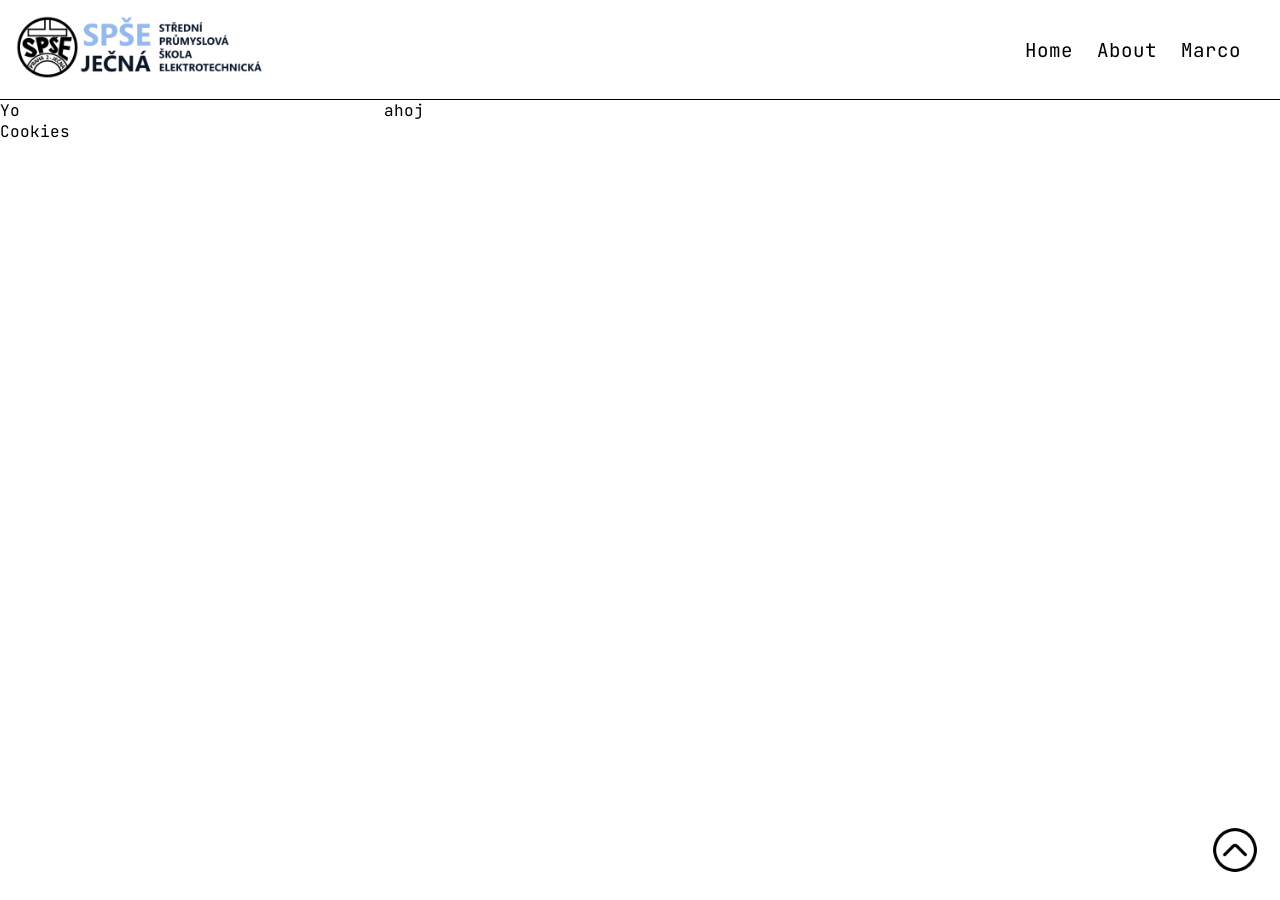
==== index.html @ bb4521e4 "Initial commit" ====
<!doctype html>
<html lang="en">

<head>
  <meta charset="utf-8">
  <meta name="viewport" content="width=device-width, initial-scale=1">
  <title>Fr real moodle</title>
  <link rel="icon" href="img/logo-moodle.png" type="image/x-icon"/>
  <link rel="stylesheet" href="css/style.css">
</head>

<script>

</script>

<body>
<div class="top-bar-container" id="top">
  <div class="logo">
    <img src="img/SPSE-Jecna-logo.png" alt="SPSE Jecna">
  </div>
  <div class="navigation">
    <nav>
      <ul>
        <li><a href="home.html" target="_blank">Home</a></li>
        <li><a href="#footer">About</a></li>
        <li><a onclick="alert('Polo')">Marco</a></li>
      </ul>
      <button>
        <img src="img/hamburger-menu.png" alt="Menu">
      </button>
    </nav>
  </div>
</div>

<div class="main-container">
  <div class="sidebar">
    <div class="course-tab">Yo</div>
  </div>
  <div class="main-content">
    <main>ahoj</main>
  </div>
</div>

<div class="footer-container">
  <footer id="footer">Cookies</footer>
</div>

<a class="top-scroll-btn" href="#top">
  <img src="img/arrow-up.png" alt="Top">
</a>
</body>

</html>
---- css/style.css ----
@import url('https://fonts.googleapis.com/css2?family=JetBrains+Mono:ital,wght@0,100..800;1,100..800');

* {
  font-family: 'JetBrains Mono', monospace;
}

body {
  scroll-behavior: smooth;
  margin: 0;
}

/**************************************************/

:root {
  --top-bar-logo-height: 4rem;
  --top-bar-elements-margin: 15px;
  --top-bar-navigation-font-size: 1.2rem;
  --top-bar-navigation-text-gap: 1.5rem;
}

/**************************************************/

.top-bar-container {
  width: 100%;

  display: flex;
  flex-flow: row nowrap;
  justify-content: space-between;
  align-items: center;

  border-bottom: 1px solid black;

  .logo, .navigation {
    margin: var(--top-bar-elements-margin);
  }

  .logo img {
    height: var(--top-bar-logo-height);
    width: auto;
  }

  .navigation nav {
    margin-right: var(--top-bar-navigation-text-gap);

    ul {
      list-style: none;

      display: flex;
      flex-flow: row nowrap;
      gap: var(--top-bar-navigation-text-gap);

      li a {
        color: black;
        text-decoration: none;
        cursor: pointer;

        font-size: var(--top-bar-navigation-font-size);
      }
    }

    button {
      background: none;
      border: none;
      cursor: pointer;

      display: none;

      img {
        height: calc(var(--top-bar-navigation-font-size) * 2);
      }
    }
  }
}

@media (width <= 50rem) {
  .top-bar-container .navigation nav {
    ul {
      display: none;
    }

    button {
      display: block;
    }
  }
}

.main-container {
  display: grid;
  grid-template-columns: clamp(300px, 30vw, 500px) 1fr;
}

/**************************************************/

.top-scroll-btn {
  position: fixed;
  bottom: 20px;
  right: 20px;

  img {
    height: 50px;
    width: auto;
  }
}
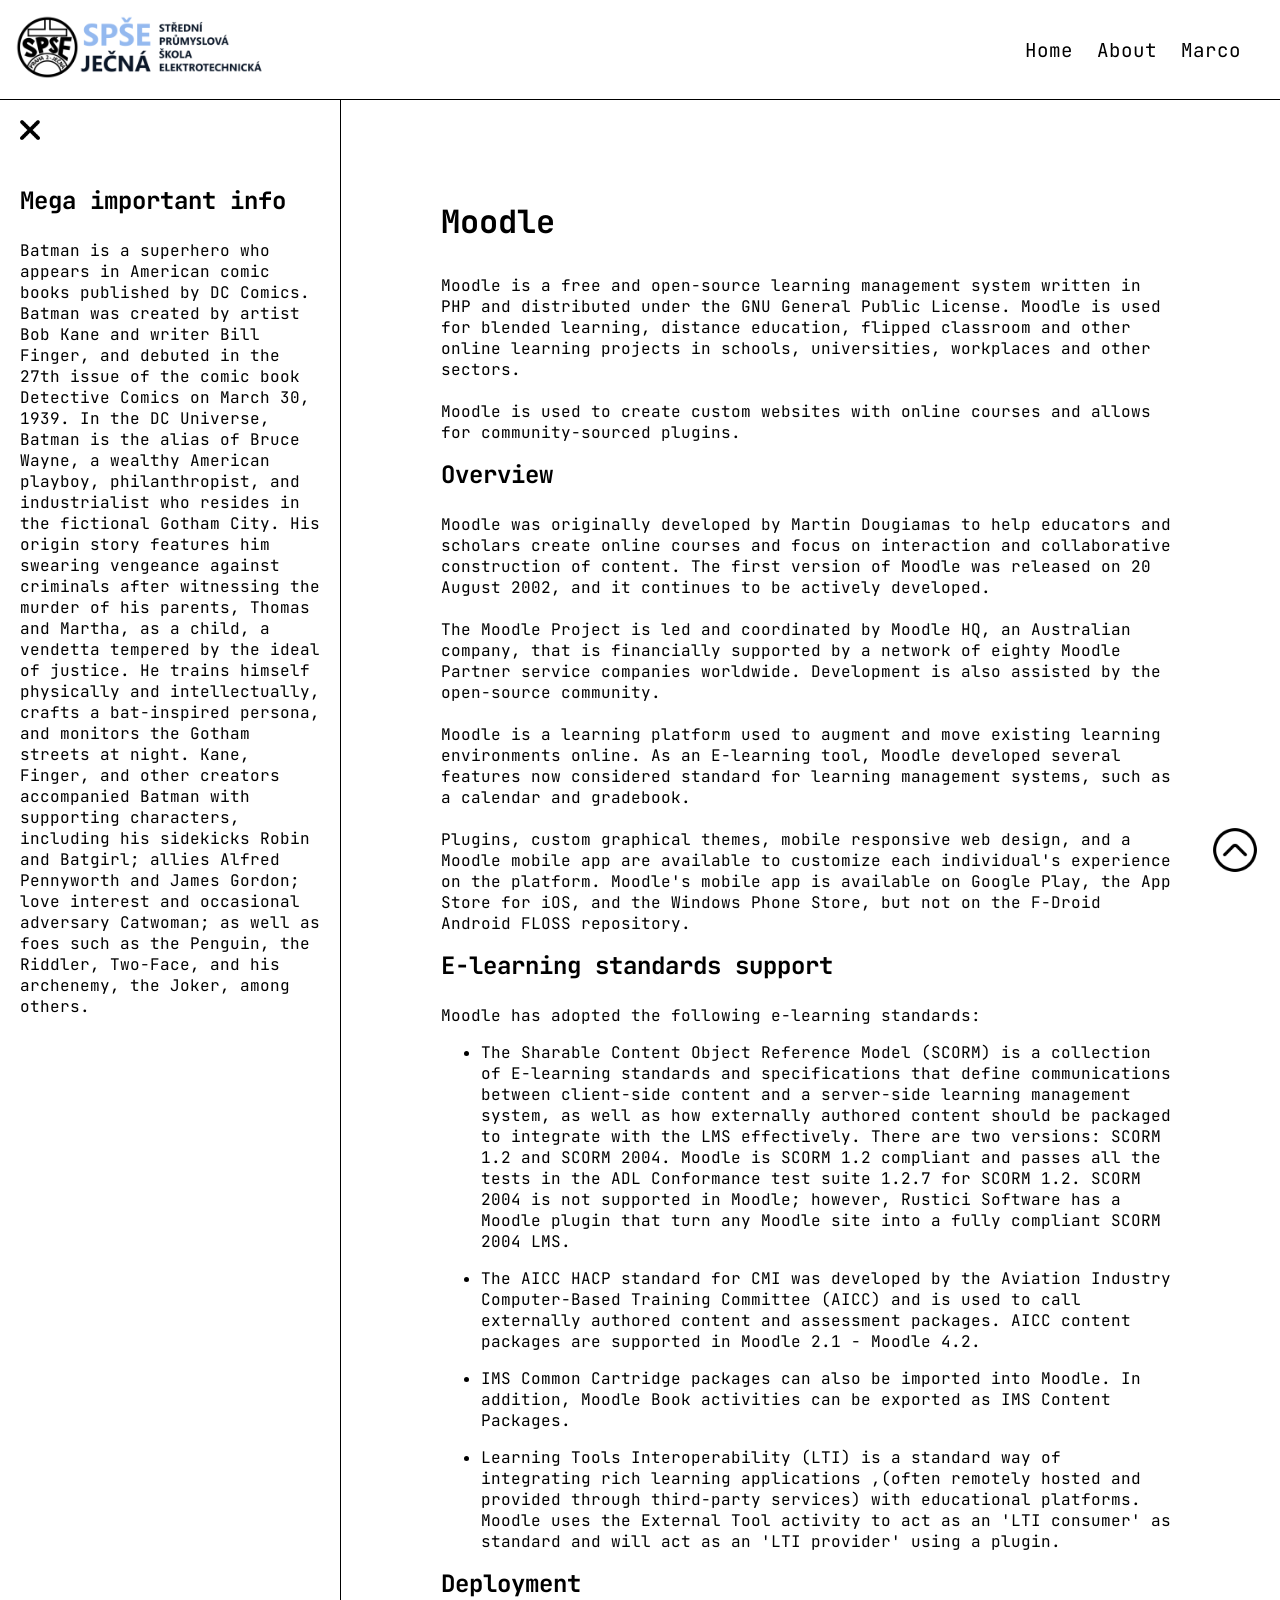
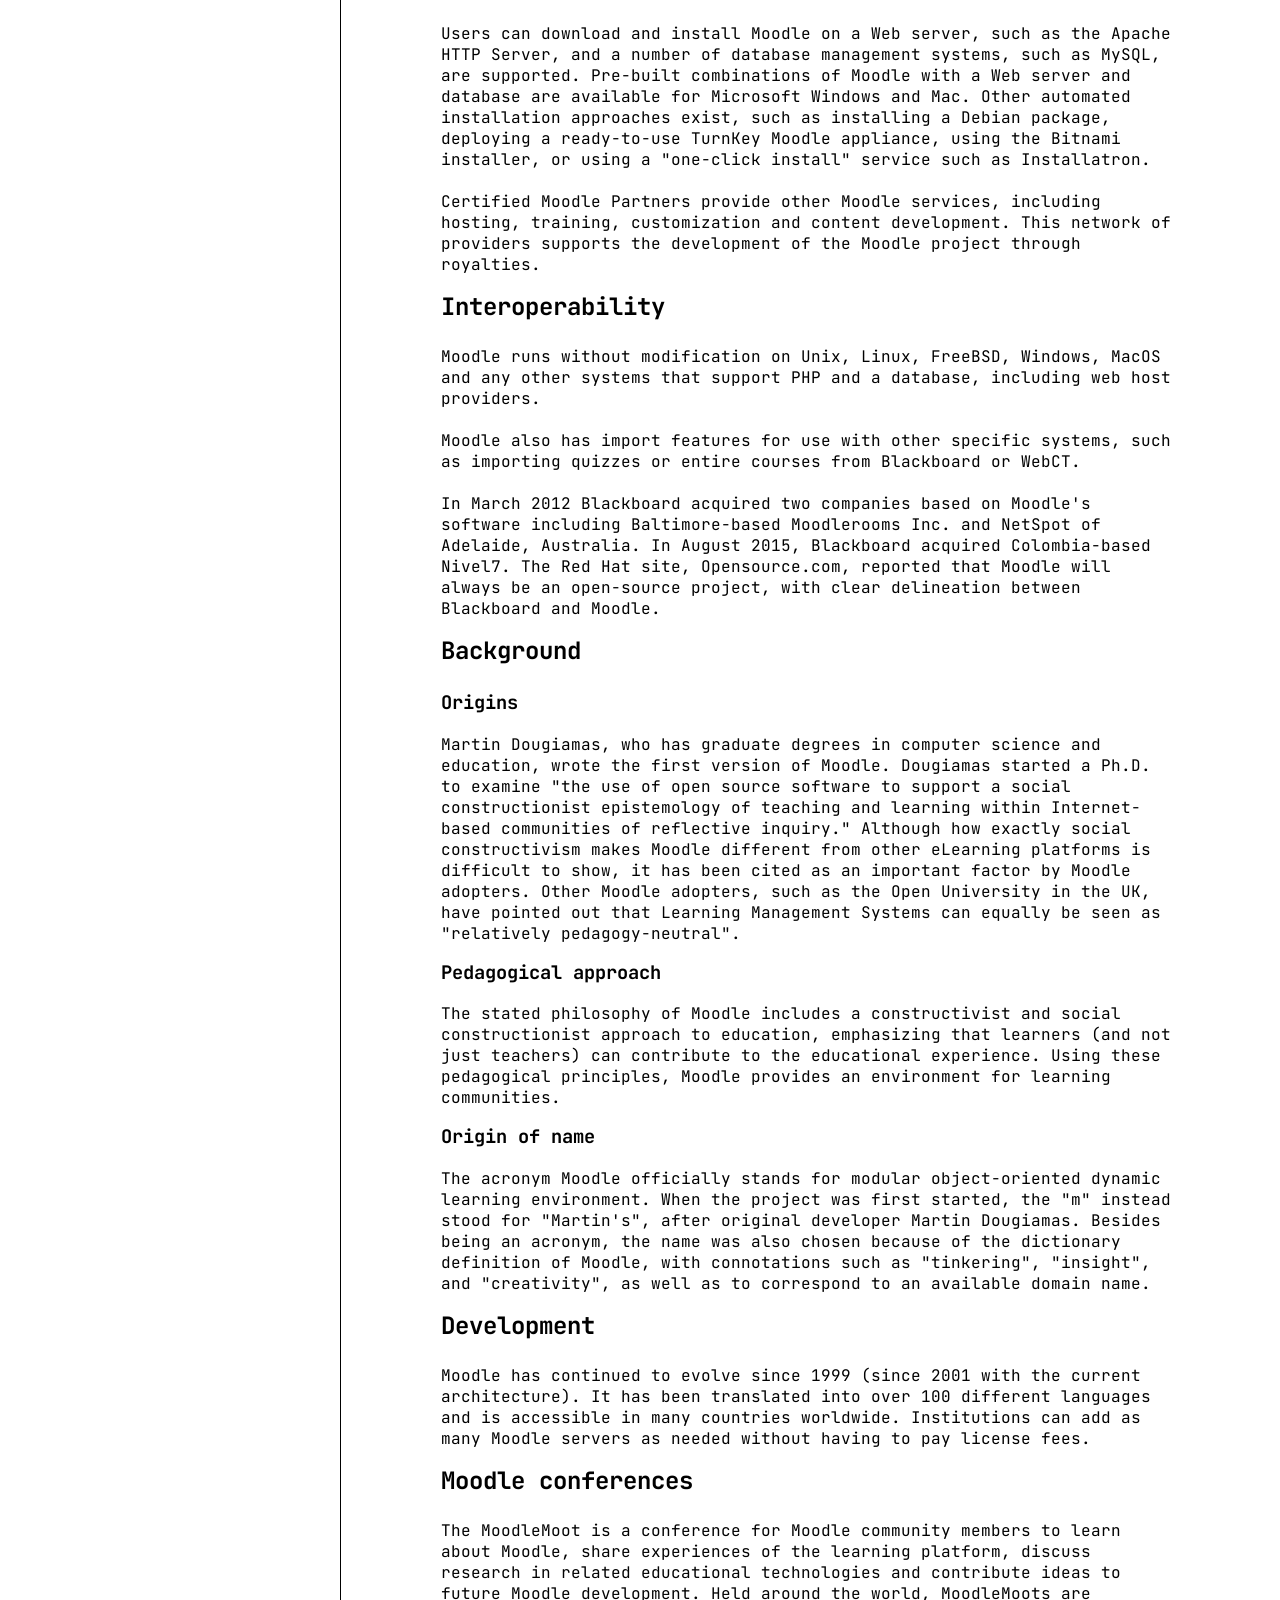
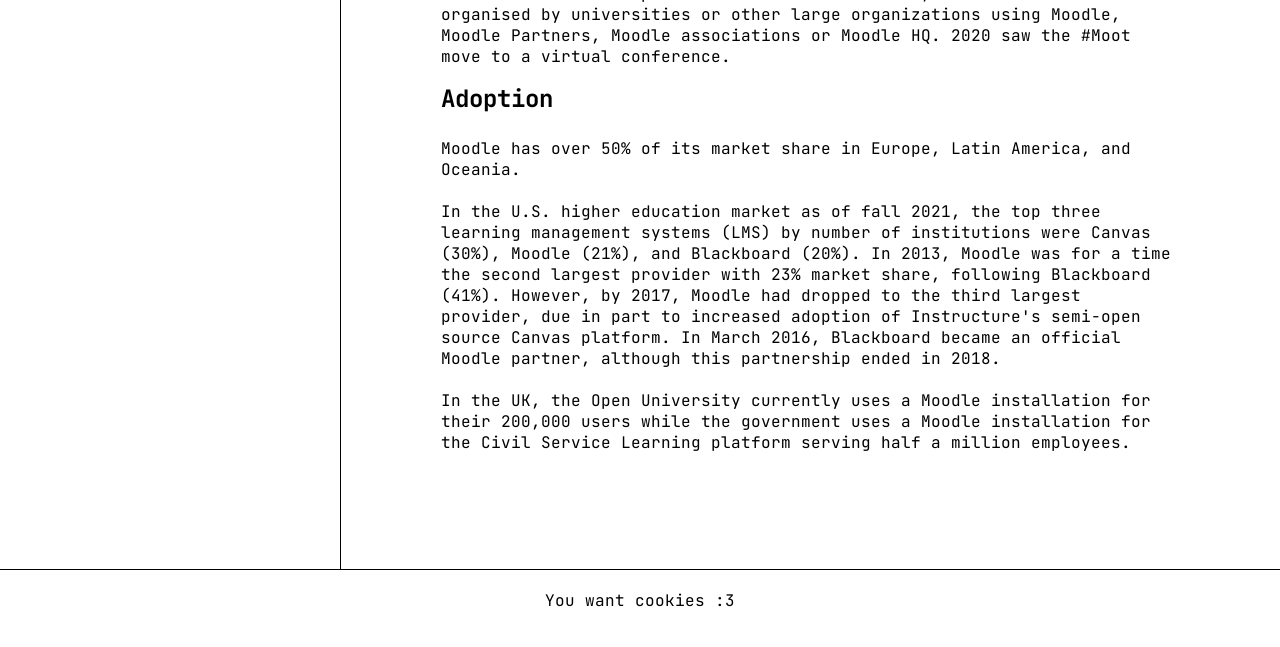
==== commit a50a0e7c: "literally moodle" ====
--- a/index.html
+++ b/index.html
@@ -5,49 +5,143 @@
   <meta charset="utf-8">
   <meta name="viewport" content="width=device-width, initial-scale=1">
   <title>Fr real moodle</title>
-  <link rel="icon" href="img/logo-moodle.png" type="image/x-icon"/>
-  <link rel="stylesheet" href="css/style.css">
+  <link rel="icon" href="./img/logo-moodle.png" type="image/x-icon"/>
+  <link rel="stylesheet" href="./css/style.css">
 </head>
 
+<body>
+
 <script>
+  window.addEventListener('resize', () => {
+    if (!window.matchMedia("(max-width: 50rem)").matches) {
+      document.querySelector('.small-navigation').classList.add('hidden');
+    }
+  });
 
+  function toggleSidebar() {
+    document.querySelector('.sidebar').classList.toggle('hidden');
+    document.querySelector('.sidebar-show').classList.toggle('hidden');
+  }
 </script>
 
-<body>
 <div class="top-bar-container" id="top">
   <div class="logo">
-    <img src="img/SPSE-Jecna-logo.png" alt="SPSE Jecna">
+    <img src="./img/SPSE-Jecna-logo.png" alt="SPSE Jecna">
   </div>
   <div class="navigation">
     <nav>
       <ul>
-        <li><a href="home.html" target="_blank">Home</a></li>
+        <li><a href="./home.html" target="_blank">Home</a></li>
         <li><a href="#footer">About</a></li>
         <li><a onclick="alert('Polo')">Marco</a></li>
       </ul>
-      <button>
-        <img src="img/hamburger-menu.png" alt="Menu">
+      <button onclick="document.querySelector('.small-navigation').classList.toggle('hidden')">
+        <img src="./img/hamburger-menu.png" alt="Menu">
       </button>
     </nav>
   </div>
 </div>
 
+<div class="small-navigation hidden">
+  <nav>
+    <ul>
+      <li><a href="./home.html" target="_blank">Home</a></li>
+      <li><a href="#footer">About</a></li>
+      <li><a onclick="alert('Polo')">Marco</a></li>
+    </ul>
+  </nav>
+</div>
+
 <div class="main-container">
   <div class="sidebar">
-    <div class="course-tab">Yo</div>
+    <div class="close-btn-container">
+      <img src="./img/close.png" alt="Close" onclick="toggleSidebar()">
+    </div>
+
+    <div class="sidebar-content">
+      <div>
+        <h2>Mega important info</h2>
+        <p>Batman is a superhero who appears in American comic books published by DC Comics. Batman was created by artist Bob Kane and writer Bill Finger, and debuted in the 27th issue of the comic book Detective Comics on March 30, 1939. In the DC Universe, Batman is the alias of Bruce Wayne, a wealthy American playboy, philanthropist, and industrialist who resides in the fictional Gotham City. His origin story features him swearing vengeance against criminals after witnessing the murder of his parents, Thomas and Martha, as a child, a vendetta tempered by the ideal of justice. He trains himself physically and intellectually, crafts a bat-inspired persona, and monitors the Gotham streets at night. Kane, Finger, and other creators accompanied Batman with supporting characters, including his sidekicks Robin and Batgirl; allies Alfred Pennyworth and James Gordon; love interest and occasional adversary Catwoman; as well as foes such as the Penguin, the Riddler, Two-Face, and his archenemy, the Joker, among others.</p>
+      </div>
+    </div>
   </div>
   <div class="main-content">
-    <main>ahoj</main>
+    <main>
+      <h1>Moodle</h1>
+      <p>Moodle is a free and open-source learning management system written in PHP and distributed under the GNU General Public License. Moodle is used for blended learning, distance education, flipped classroom and other online learning projects in schools, universities, workplaces and other sectors.<br><br>
+
+        Moodle is used to create custom websites with online courses and allows for community-sourced plugins.</p>
+
+      <h2>Overview</h2>
+      <p>Moodle was originally developed by Martin Dougiamas to help educators and scholars create online courses and focus on interaction and collaborative construction of content. The first version of Moodle was released on 20 August 2002, and it continues to be actively developed.<br><br>
+
+        The Moodle Project is led and coordinated by Moodle HQ, an Australian company, that is financially supported by a network of eighty Moodle Partner service companies worldwide. Development is also assisted by the open-source community.<br><br>
+
+        Moodle is a learning platform used to augment and move existing learning environments online. As an E-learning tool, Moodle developed several features now considered standard for learning management systems, such as a calendar and gradebook.<br><br>
+
+        Plugins, custom graphical themes, mobile responsive web design, and a Moodle mobile app are available to customize each individual's experience on the platform. Moodle's mobile app is available on Google Play, the App Store for iOS, and the Windows Phone Store, but not on the F-Droid Android FLOSS repository.</p>
+
+      <h2>E-learning standards support</h2>
+      <p>Moodle has adopted the following e-learning standards:</p>
+      <ul>
+        <li><p>The Sharable Content Object Reference Model (SCORM) is a collection of E-learning standards and specifications that define communications between client-side content and a server-side learning management system, as well as how externally authored content should be packaged to integrate with the LMS effectively. There are two versions: SCORM 1.2 and SCORM 2004. Moodle is SCORM 1.2 compliant and passes all the tests in the ADL Conformance test suite 1.2.7 for SCORM 1.2. SCORM 2004 is not supported in Moodle; however, Rustici Software has a Moodle plugin that turn any Moodle site into a fully compliant SCORM 2004 LMS.</p></li>
+        <li><p>The AICC HACP standard for CMI was developed by the Aviation Industry Computer-Based Training Committee (AICC) and is used to call externally authored content and assessment packages. AICC content packages are supported in Moodle 2.1 - Moodle 4.2.</p></li>
+        <li><p>IMS Common Cartridge packages can also be imported into Moodle. In addition, Moodle Book activities can be exported as IMS Content Packages.</p></li>
+        <li><p>Learning Tools Interoperability (LTI) is a standard way of integrating rich learning applications ,(often remotely hosted and provided through third-party services) with educational platforms. Moodle uses the External Tool activity to act as an 'LTI consumer' as standard and will act as an 'LTI provider' using a plugin.</p></li>
+      </ul>
+
+      <h2>Deployment</h2>
+      <p>Users can download and install Moodle on a Web server, such as the Apache HTTP Server, and a number of database management systems, such as MySQL, are supported. Pre-built combinations of Moodle with a Web server and database are available for Microsoft Windows and Mac. Other automated installation approaches exist, such as installing a Debian package, deploying a ready-to-use TurnKey Moodle appliance, using the Bitnami installer, or using a "one-click install" service such as Installatron.<br><br>
+
+        Certified Moodle Partners provide other Moodle services, including hosting, training, customization and content development. This network of providers supports the development of the Moodle project through royalties.</p>
+
+      <h2>Interoperability</h2>
+      <p>Moodle runs without modification on Unix, Linux, FreeBSD, Windows, MacOS and any other systems that support PHP and a database, including web host providers.<br><br>
+
+        Moodle also has import features for use with other specific systems, such as importing quizzes or entire courses from Blackboard or WebCT.<br><br>
+
+        In March 2012 Blackboard acquired two companies based on Moodle's software including Baltimore-based Moodlerooms Inc. and NetSpot of Adelaide, Australia. In August 2015, Blackboard acquired Colombia-based Nivel7. The Red Hat site, Opensource.com, reported that Moodle will always be an open-source project, with clear delineation between Blackboard and Moodle.</p>
+
+      <h2>Background</h2>
+      <h3>Origins</h3>
+      <p>Martin Dougiamas, who has graduate degrees in computer science and education, wrote the first version of Moodle. Dougiamas started a Ph.D. to examine "the use of open source software to support a social constructionist epistemology of teaching and learning within Internet-based communities of reflective inquiry." Although how exactly social constructivism makes Moodle different from other eLearning platforms is difficult to show, it has been cited as an important factor by Moodle adopters. Other Moodle adopters, such as the Open University in the UK, have pointed out that Learning Management Systems can equally be seen as "relatively pedagogy-neutral".</p>
+
+      <h3>Pedagogical approach</h3>
+      <p>The stated philosophy of Moodle includes a constructivist and social constructionist approach to education, emphasizing that learners (and not just teachers) can contribute to the educational experience. Using these pedagogical principles, Moodle provides an environment for learning communities.</p>
+
+      <h3>Origin of name</h3>
+      <p>The acronym Moodle officially stands for modular object-oriented dynamic learning environment. When the project was first started, the "m" instead stood for "Martin's", after original developer Martin Dougiamas. Besides being an acronym, the name was also chosen because of the dictionary definition of Moodle, with connotations such as "tinkering", "insight", and "creativity", as well as to correspond to an available domain name.</p>
+
+      <h2>Development</h2>
+      <p>Moodle has continued to evolve since 1999 (since 2001 with the current architecture). It has been translated into over 100 different languages and is accessible in many countries worldwide. Institutions can add as many Moodle servers as needed without having to pay license fees.</p>
+
+      <h2>Moodle conferences</h2>
+      <p>The MoodleMoot is a conference for Moodle community members to learn about Moodle, share experiences of the learning platform, discuss research in related educational technologies and contribute ideas to future Moodle development. Held around the world, MoodleMoots are organised by universities or other large organizations using Moodle, Moodle Partners, Moodle associations or Moodle HQ. 2020 saw the #Moot move to a virtual conference.</p>
+
+      <h2>Adoption</h2>
+      <p>Moodle has over 50% of its market share in Europe, Latin America, and Oceania.<br><br>
+
+        In the U.S. higher education market as of fall 2021, the top three learning management systems (LMS) by number of institutions were Canvas (30%), Moodle (21%), and Blackboard (20%). In 2013, Moodle was for a time the second largest provider with 23% market share, following Blackboard (41%). However, by 2017, Moodle had dropped to the third largest provider, due in part to increased adoption of Instructure's semi-open source Canvas platform. In March 2016, Blackboard became an official Moodle partner, although this partnership ended in 2018.<br><br>
+
+        In the UK, the Open University currently uses a Moodle installation for their 200,000 users while the government uses a Moodle installation for the Civil Service Learning platform serving half a million employees.</p>
+    </main>
   </div>
 </div>
 
+<button class="sidebar-show hidden" onclick="toggleSidebar()">
+  <img src="./img/hamburger-menu-1.png" alt="Menu">
+</button>
+
 <div class="footer-container">
-  <footer id="footer">Cookies</footer>
+  <footer id="footer">
+    <p>You want cookies :3</p>
+  </footer>
 </div>
 
 <a class="top-scroll-btn" href="#top">
-  <img src="img/arrow-up.png" alt="Top">
+  <img src="./img/arrow-up.png" alt="Top">
 </a>
+
 </body>
 
 </html>
--- a/css/style.css
+++ b/css/style.css
@@ -7,6 +7,15 @@
 body {
   scroll-behavior: smooth;
   margin: 0;
+}
+
+h1, h2, h3, h4, h5, h6, p {
+  padding: 0;
+  margin: 0 0 1em;
+}
+
+.hidden {
+  display: none;
 }
 
 /**************************************************/
@@ -34,7 +43,7 @@
     margin: var(--top-bar-elements-margin);
   }
 
-  .logo img {
+  .logo > img {
     height: var(--top-bar-logo-height);
     width: auto;
   }
@@ -49,7 +58,7 @@
       flex-flow: row nowrap;
       gap: var(--top-bar-navigation-text-gap);
 
-      li a {
+      li > a {
         color: black;
         text-decoration: none;
         cursor: pointer;
@@ -72,8 +81,107 @@
   }
 }
 
-@media (width <= 50rem) {
-  .top-bar-container .navigation nav {
+.small-navigation {
+  border-bottom: 1px solid black;
+
+  nav > ul {
+    list-style: none;
+
+    display: flex;
+    flex-flow: row nowrap;
+    justify-content: space-around;
+
+    li > a {
+      color: black;
+      text-decoration: none;
+      cursor: pointer;
+
+      font-size: var(--top-bar-navigation-font-size);
+    }
+  }
+}
+
+/***/
+
+.main-container {
+  display: flex;
+  flex-flow: row nowrap;
+
+  border-bottom: 1px solid black;
+
+  .sidebar {
+    border-right: 1px solid black;
+
+    .close-btn-container {
+      padding: 20px;
+      /*box-shadow: 0 5px 20px -10px black;*/
+
+      img {
+        height: 20px;
+        cursor: pointer;
+      }
+    }
+
+    .sidebar-content {
+      display: flex;
+      flex-flow: column nowrap;
+      gap: 1vh;
+
+      padding: 20px;
+      width: 300px;
+    }
+  }
+
+  .main-content > main {
+    padding: 100px;
+  }
+}
+
+.sidebar-show {
+  position: fixed;
+  left: 20px;
+  bottom: 120px;
+
+  cursor: pointer;
+
+  background: none;
+  border: none;
+  margin: 0;
+  padding: 0;
+
+  img {
+    height: 50px;
+  }
+}
+
+/***/
+
+.footer-container > footer {
+  padding: 20px;
+
+  display: flex;
+  flex-flow: row wrap;
+  justify-content: center;
+}
+
+/***/
+
+.top-scroll-btn {
+  position: fixed;
+  bottom: 20px;
+  right: 20px;
+
+  cursor: pointer;
+
+  img {
+    height: 50px;
+  }
+}
+
+/**************************************************/
+
+@media (max-width: 50rem) {
+  .top-bar-container > .navigation nav {
     ul {
       display: none;
     }
@@ -83,21 +191,3 @@
     }
   }
 }
-
-.main-container {
-  display: grid;
-  grid-template-columns: clamp(300px, 30vw, 500px) 1fr;
-}
-
-/**************************************************/
-
-.top-scroll-btn {
-  position: fixed;
-  bottom: 20px;
-  right: 20px;
-
-  img {
-    height: 50px;
-    width: auto;
-  }
-}
